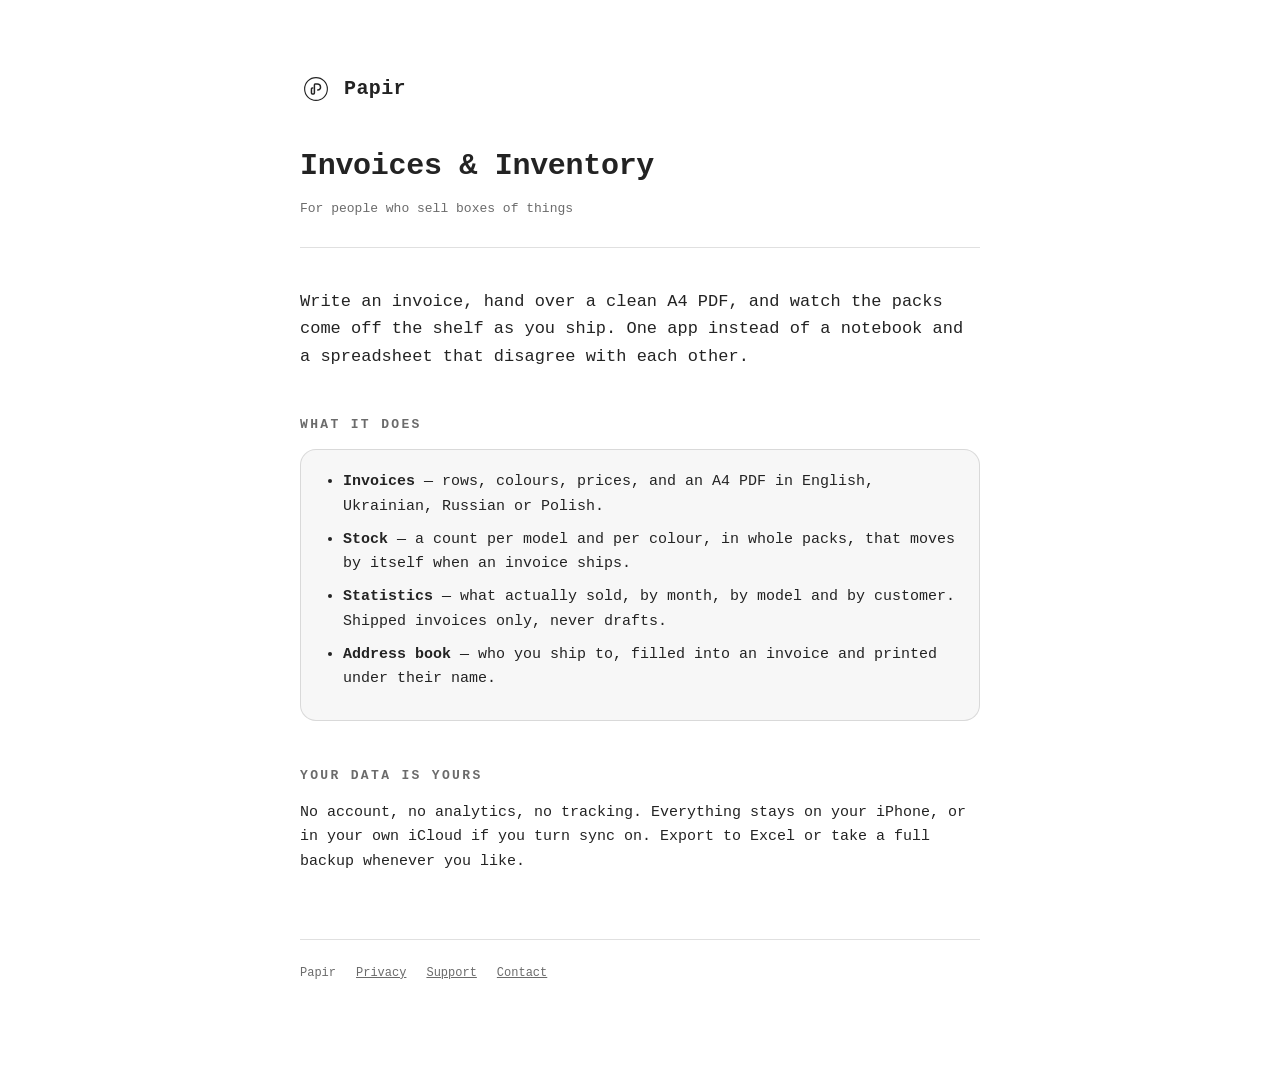
==== docs/index.html @ c6458117 "Give the App Store somewhere that actually resolves Pages serves /docs, and the site was a level bel" ====
<!DOCTYPE html>
<html lang="en">
<head>
<meta charset="utf-8">
<meta name="viewport" content="width=device-width, initial-scale=1">
<title>Papir — Invoices &amp; Inventory</title>
<meta name="description" content="Write an invoice, count what is on the shelf, and know what sold. An iPhone app for small wholesalers.">
<link rel="stylesheet" href="style.css">
</head>
<body>
<div class="wrap">

<header>
  <a class="mark" href="index.html">
    <svg width="32" height="32" viewBox="0 0 738 738" aria-hidden="true">
      <circle cx="369" cy="369" r="262" fill="none" stroke="currentColor" stroke-width="26"/>
      <path d="M408.751 391.264C502.091 391.264 491.609 256 400.765 256C374.793 256 358.082 256 347.46 256C336.414 256 332.382 264.954 332.382 276V462C332.382 473.046 323.428 482 312.382 482H284C272.954 482 264 473.046 264 462V364.636C264 353.59 272.954 344.636 284 344.636H291.952" fill="none" stroke="currentColor" stroke-width="34" stroke-linecap="round"/>
    </svg>
    <span>Papir</span>
  </a>
  <h1>Invoices &amp; Inventory</h1>
  <p class="sub">For people who sell boxes of things</p>
</header>

<p class="lede">Write an invoice, hand over a clean A4 PDF, and watch the packs
come off the shelf as you ship. One app instead of a notebook and a
spreadsheet that disagree with each other.</p>

<h2>What it does</h2>

<div class="card">
<ul>
  <li><strong>Invoices</strong> — rows, colours, prices, and an A4 PDF in
  English, Ukrainian, Russian or Polish.</li>
  <li><strong>Stock</strong> — a count per model and per colour, in whole
  packs, that moves by itself when an invoice ships.</li>
  <li><strong>Statistics</strong> — what actually sold, by month, by model and
  by customer. Shipped invoices only, never drafts.</li>
  <li><strong>Address book</strong> — who you ship to, filled into an invoice
  and printed under their name.</li>
</ul>
</div>

<h2>Your data is yours</h2>

<p>No account, no analytics, no tracking. Everything stays on your iPhone, or
in your own iCloud if you turn sync on. Export to Excel or take a full backup
whenever you like.</p>

<footer>
  <span>Papir</span>
  <a href="privacy.html">Privacy</a>
  <a href="support.html">Support</a>
  <a href="mailto:kaisse99uuu@gmail.com">Contact</a>
</footer>

</div>
</body>
</html>
---- docs/style.css ----
/*
  style.css
  The app's face, on the web. Monospaced because that is what Papir is: a
  document app whose numbers line up in columns. Ink and paper invert with the
  reader's system theme the way every screen in the app does, and the one
  accent is the same blue that means shipped.
*/

:root {
  --ink: #232323;
  --paper: #ffffff;
  --muted: #6b6b6b;
  --rule: rgba(0, 0, 0, 0.12);
  --card: #f7f7f7;
  --blue: #3379e6;
}

@media (prefers-color-scheme: dark) {
  :root {
    --ink: #e0e0e0;
    --paper: #000000;
    --muted: #8a8a8a;
    --rule: rgba(255, 255, 255, 0.14);
    --card: #131313;
    --blue: #4d8df0;
  }
}

* { box-sizing: border-box; }

body {
  margin: 0;
  padding: 0 24px 96px;
  background: var(--paper);
  color: var(--ink);
  font-family: ui-monospace, "SF Mono", Menlo, Consolas, monospace;
  font-size: 15px;
  line-height: 1.65;
  -webkit-font-smoothing: antialiased;
}

.wrap {
  max-width: 680px;
  margin: 0 auto;
}

header {
  padding: 72px 0 28px;
  border-bottom: 1px solid var(--rule);
  margin-bottom: 40px;
}

.mark {
  display: inline-flex;
  align-items: center;
  gap: 12px;
  text-decoration: none;
  color: inherit;
}

.mark svg { display: block; }

.mark span {
  font-size: 20px;
  font-weight: 700;
  letter-spacing: 0.02em;
}

h1 {
  font-size: 30px;
  font-weight: 800;
  letter-spacing: -0.01em;
  margin: 28px 0 6px;
}

.sub {
  color: var(--muted);
  font-size: 13px;
  margin: 0;
}

h2 {
  font-size: 13px;
  font-weight: 700;
  letter-spacing: 0.18em;
  text-transform: uppercase;
  color: var(--muted);
  margin: 44px 0 14px;
}

p { margin: 0 0 16px; }

ul { margin: 0 0 16px; padding-left: 20px; }
li { margin-bottom: 8px; }

strong { font-weight: 700; }

a { color: var(--blue); }

.card {
  background: var(--card);
  border: 1px solid var(--rule);
  border-radius: 16px;
  padding: 20px 22px;
  margin: 0 0 16px;
}

.card p:last-child, .card ul:last-child { margin-bottom: 0; }

.lede {
  font-size: 17px;
  line-height: 1.6;
}

footer {
  margin-top: 64px;
  padding-top: 24px;
  border-top: 1px solid var(--rule);
  color: var(--muted);
  font-size: 12px;
  display: flex;
  flex-wrap: wrap;
  gap: 8px 20px;
}

footer a { color: var(--muted); }

@media (max-width: 520px) {
  header { padding-top: 48px; }
  h1 { font-size: 24px; }
  body { font-size: 14px; }
}
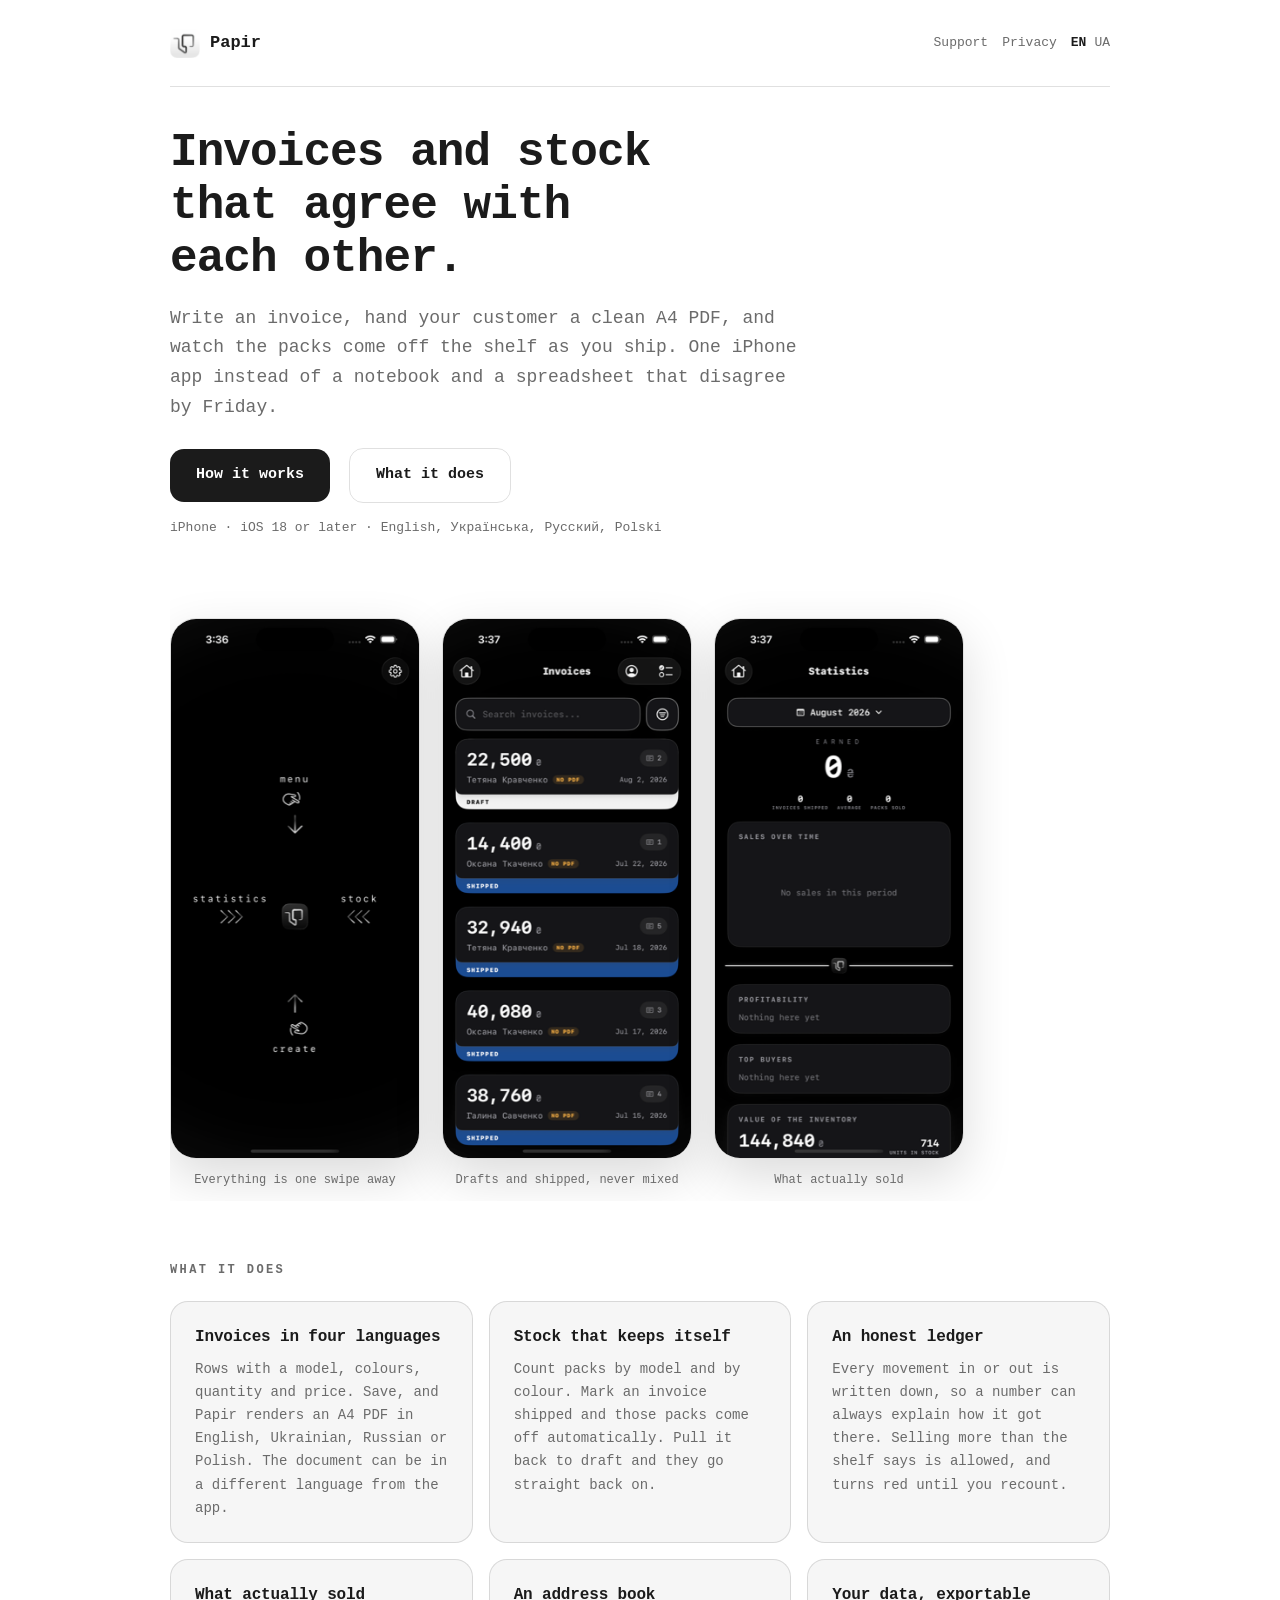
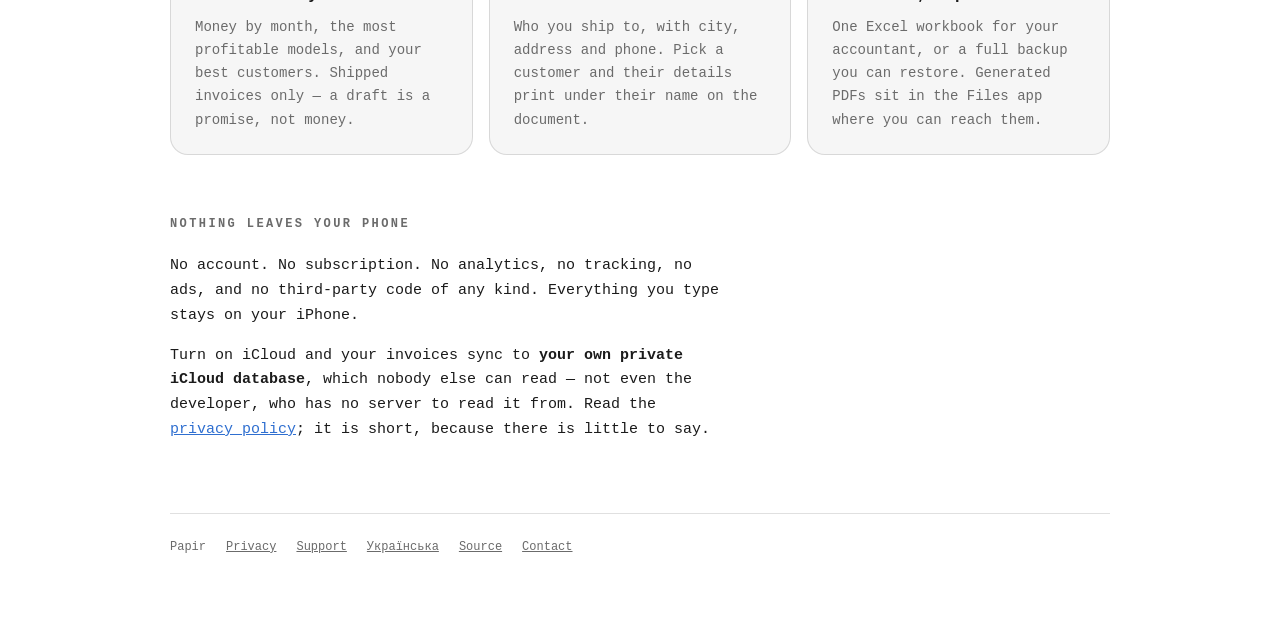
==== commit 333dbc2e: "Give the app a front door, in two languages The site was three plain documents hung off a link in Se" ====
--- a/docs/index.html
+++ b/docs/index.html
@@ -3,54 +3,145 @@
 <head>
 <meta charset="utf-8">
 <meta name="viewport" content="width=device-width, initial-scale=1">
-<title>Papir — Invoices &amp; Inventory</title>
-<meta name="description" content="Write an invoice, count what is on the shelf, and know what sold. An iPhone app for small wholesalers.">
-<link rel="stylesheet" href="style.css">
+
+<title>Papir — Invoices &amp; Stock for small wholesalers</title>
+<meta name="description" content="Write an invoice, hand over a clean A4 PDF, and watch the packs come off the shelf as you ship. An iPhone app for small wholesalers. No account, no subscription, nothing leaves your phone.">
+<link rel="canonical" href="https://kaisse99.github.io/PapirInvoiceGenerator/">
+
+<link rel="alternate" hreflang="en" href="https://kaisse99.github.io/PapirInvoiceGenerator/">
+<link rel="alternate" hreflang="uk" href="https://kaisse99.github.io/PapirInvoiceGenerator/uk.html">
+<link rel="alternate" hreflang="x-default" href="https://kaisse99.github.io/PapirInvoiceGenerator/">
+
+<meta property="og:type" content="website">
+<meta property="og:site_name" content="Papir">
+<meta property="og:title" content="Papir — Invoices &amp; Stock for small wholesalers">
+<meta property="og:description" content="Write an invoice, hand over a clean A4 PDF, and watch the packs come off the shelf as you ship. No account, no subscription, nothing leaves your phone.">
+<meta property="og:url" content="https://kaisse99.github.io/PapirInvoiceGenerator/">
+<meta property="og:image" content="https://kaisse99.github.io/PapirInvoiceGenerator/img/icon.png">
+<meta property="og:locale" content="en">
+<meta property="og:locale:alternate" content="uk">
+<meta name="twitter:card" content="summary_large_image">
+<meta name="twitter:title" content="Papir — Invoices &amp; Stock for small wholesalers">
+<meta name="twitter:description" content="Invoices, stock and statistics in one iPhone app. No account, no tracking.">
+<meta name="twitter:image" content="https://kaisse99.github.io/PapirInvoiceGenerator/img/icon.png">
+
+<link rel="icon" href="img/icon.png">
+<link rel="apple-touch-icon" href="img/icon.png">
+<link rel="stylesheet" href="site.css">
+
+<script type="application/ld+json">
+{
+  "@context": "https://schema.org",
+  "@type": "SoftwareApplication",
+  "name": "Papir",
+  "alternateName": "Papir - Invoicing Manager",
+  "applicationCategory": "BusinessApplication",
+  "operatingSystem": "iOS 18.0 or later",
+  "description": "Invoicing and stock tracking for small wholesalers. Write an invoice, generate an A4 PDF in four languages, and let stock update itself as orders ship.",
+  "image": "https://kaisse99.github.io/PapirInvoiceGenerator/img/icon.png",
+  "url": "https://kaisse99.github.io/PapirInvoiceGenerator/",
+  "inLanguage": ["en", "uk", "ru", "pl"],
+  "offers": { "@type": "Offer", "price": "0", "priceCurrency": "USD" },
+  "author": { "@type": "Person", "name": "Mykyta Varnikov" }
+}
+</script>
 </head>
 <body>
 <div class="wrap">
 
-<header>
-  <a class="mark" href="index.html">
-    <svg width="32" height="32" viewBox="0 0 738 738" aria-hidden="true">
-      <circle cx="369" cy="369" r="262" fill="none" stroke="currentColor" stroke-width="26"/>
-      <path d="M408.751 391.264C502.091 391.264 491.609 256 400.765 256C374.793 256 358.082 256 347.46 256C336.414 256 332.382 264.954 332.382 276V462C332.382 473.046 323.428 482 312.382 482H284C272.954 482 264 473.046 264 462V364.636C264 353.59 272.954 344.636 284 344.636H291.952" fill="none" stroke="currentColor" stroke-width="34" stroke-linecap="round"/>
-    </svg>
+<nav>
+  <a class="brand" href="index.html">
+    <img src="img/icon.png" alt="Papir app icon" width="30" height="30">
     <span>Papir</span>
   </a>
-  <h1>Invoices &amp; Inventory</h1>
-  <p class="sub">For people who sell boxes of things</p>
+  <span class="spacer"></span>
+  <a class="link" href="support.html">Support</a>
+  <a class="link" href="privacy.html">Privacy</a>
+  <span class="langs">
+    <a href="index.html" aria-current="true">EN</a>
+    <a href="uk.html">UA</a>
+  </span>
+</nav>
+
+<header class="hero">
+  <h1>Invoices and stock that agree with each other.</h1>
+  <p class="lede">Write an invoice, hand your customer a clean A4 PDF, and watch the
+  packs come off the shelf as you ship. One iPhone app instead of a notebook and a
+  spreadsheet that disagree by Friday.</p>
+  <a class="cta" href="support.html">How it works</a>
+  <a class="cta secondary" href="#what">What it does</a>
+  <p class="note">iPhone · iOS 18 or later · English, Українська, Русский, Polski</p>
 </header>
 
-<p class="lede">Write an invoice, hand over a clean A4 PDF, and watch the packs
-come off the shelf as you ship. One app instead of a notebook and a
-spreadsheet that disagree with each other.</p>
-
-<h2>What it does</h2>
-
-<div class="card">
-<ul>
-  <li><strong>Invoices</strong> — rows, colours, prices, and an A4 PDF in
-  English, Ukrainian, Russian or Polish.</li>
-  <li><strong>Stock</strong> — a count per model and per colour, in whole
-  packs, that moves by itself when an invoice ships.</li>
-  <li><strong>Statistics</strong> — what actually sold, by month, by model and
-  by customer. Shipped invoices only, never drafts.</li>
-  <li><strong>Address book</strong> — who you ship to, filled into an invoice
-  and printed under their name.</li>
-</ul>
+<div class="screens">
+  <figure>
+    <img src="img/1-home.png" alt="Papir home screen: swipe up to write an invoice, down for invoices, left for stock, right for statistics" width="620" height="1348" loading="lazy">
+    <figcaption>Everything is one swipe away</figcaption>
+  </figure>
+  <figure>
+    <img src="img/2-invoices.png" alt="A list of invoices in Papir, each showing its total and whether it is a draft or shipped" width="620" height="1348" loading="lazy">
+    <figcaption>Drafts and shipped, never mixed</figcaption>
+  </figure>
+  <figure>
+    <img src="img/3-statistics.png" alt="Papir statistics: money earned this month, a sales chart, and the most profitable models" width="620" height="1348" loading="lazy">
+    <figcaption>What actually sold</figcaption>
+  </figure>
 </div>
 
-<h2>Your data is yours</h2>
+<h2 id="what">What it does</h2>
 
-<p>No account, no analytics, no tracking. Everything stays on your iPhone, or
-in your own iCloud if you turn sync on. Export to Excel or take a full backup
-whenever you like.</p>
+<div class="grid">
+  <div class="card">
+    <h3>Invoices in four languages</h3>
+    <p>Rows with a model, colours, quantity and price. Save, and Papir renders an
+    A4 PDF in English, Ukrainian, Russian or Polish. The document can be in a
+    different language from the app.</p>
+  </div>
+  <div class="card">
+    <h3>Stock that keeps itself</h3>
+    <p>Count packs by model and by colour. Mark an invoice shipped and those packs
+    come off automatically. Pull it back to draft and they go straight back on.</p>
+  </div>
+  <div class="card">
+    <h3>An honest ledger</h3>
+    <p>Every movement in or out is written down, so a number can always explain how
+    it got there. Selling more than the shelf says is allowed, and turns red until
+    you recount.</p>
+  </div>
+  <div class="card">
+    <h3>What actually sold</h3>
+    <p>Money by month, the most profitable models, and your best customers. Shipped
+    invoices only — a draft is a promise, not money.</p>
+  </div>
+  <div class="card">
+    <h3>An address book</h3>
+    <p>Who you ship to, with city, address and phone. Pick a customer and their
+    details print under their name on the document.</p>
+  </div>
+  <div class="card">
+    <h3>Your data, exportable</h3>
+    <p>One Excel workbook for your accountant, or a full backup you can restore.
+    Generated PDFs sit in the Files app where you can reach them.</p>
+  </div>
+</div>
+
+<h2>Nothing leaves your phone</h2>
+
+<p class="body">No account. No subscription. No analytics, no tracking, no ads, and
+no third-party code of any kind. Everything you type stays on your iPhone.</p>
+
+<p class="body">Turn on iCloud and your invoices sync to <strong>your own private
+iCloud database</strong>, which nobody else can read — not even the developer, who
+has no server to read it from. Read the
+<a href="privacy.html">privacy policy</a>; it is short, because there is little
+to say.</p>
 
 <footer>
   <span>Papir</span>
   <a href="privacy.html">Privacy</a>
   <a href="support.html">Support</a>
+  <a href="uk.html">Українська</a>
+  <a href="https://github.com/Kaisse99/PapirInvoiceGenerator">Source</a>
   <a href="mailto:kaisse99uuu@gmail.com">Contact</a>
 </footer>
 
--- a/docs/site.css
+++ b/docs/site.css
@@ -0,0 +1,219 @@
+/*
+  site.css
+  The marketing pages. Same face as the app — monospaced ink on paper, one
+  blue accent, inverting with the reader's theme — but laid out as a landing
+  page rather than a document: a hero, a row of screens, a grid of what it
+  does. The policy pages keep using style.css; this is only for the front.
+*/
+
+:root {
+  --ink: #1b1b1b;
+  --paper: #ffffff;
+  --muted: #6b6b6b;
+  --rule: rgba(0, 0, 0, 0.12);
+  --card: #f6f6f6;
+  --blue: #2f6fd0;
+  --shadow: 0 18px 50px rgba(0, 0, 0, 0.14);
+}
+
+@media (prefers-color-scheme: dark) {
+  :root {
+    --ink: #e8e8e8;
+    --paper: #0a0a0a;
+    --muted: #8d8d8d;
+    --rule: rgba(255, 255, 255, 0.14);
+    --card: #141414;
+    --blue: #5b95ee;
+    --shadow: 0 18px 50px rgba(0, 0, 0, 0.6);
+  }
+}
+
+* { box-sizing: border-box; }
+
+html { scroll-behavior: smooth; }
+
+body {
+  margin: 0;
+  padding: 0 24px 80px;
+  background: var(--paper);
+  color: var(--ink);
+  font-family: ui-monospace, "SF Mono", Menlo, Consolas, monospace;
+  font-size: 15px;
+  line-height: 1.65;
+  -webkit-font-smoothing: antialiased;
+}
+
+.wrap { max-width: 940px; margin: 0 auto; }
+
+/* ---- top bar ---- */
+
+nav {
+  display: flex;
+  align-items: center;
+  gap: 14px;
+  padding: 28px 0;
+  flex-wrap: wrap;
+}
+
+.brand {
+  display: inline-flex;
+  align-items: center;
+  gap: 10px;
+  text-decoration: none;
+  color: inherit;
+  font-weight: 700;
+  font-size: 17px;
+}
+
+.brand img {
+  width: 30px;
+  height: 30px;
+  border-radius: 7px;
+  display: block;
+}
+
+nav .spacer { flex: 1; }
+
+nav a.link {
+  color: var(--muted);
+  text-decoration: none;
+  font-size: 13px;
+}
+
+nav a.link:hover { color: var(--ink); }
+
+nav .langs { display: flex; gap: 8px; font-size: 13px; }
+nav .langs a { color: var(--muted); text-decoration: none; }
+nav .langs a[aria-current="true"] { color: var(--ink); font-weight: 700; }
+
+/* ---- hero ---- */
+
+header.hero {
+  padding: 40px 0 20px;
+  border-top: 1px solid var(--rule);
+}
+
+h1 {
+  font-size: clamp(30px, 6vw, 46px);
+  line-height: 1.15;
+  letter-spacing: -0.02em;
+  margin: 0 0 18px;
+  max-width: 18ch;
+}
+
+.lede {
+  font-size: clamp(15px, 2.2vw, 18px);
+  color: var(--muted);
+  max-width: 58ch;
+  margin: 0 0 26px;
+}
+
+.cta {
+  display: inline-block;
+  background: var(--ink);
+  color: var(--paper);
+  text-decoration: none;
+  font-weight: 700;
+  padding: 14px 26px;
+  border-radius: 14px;
+  font-size: 15px;
+}
+
+.cta.secondary {
+  background: transparent;
+  color: var(--ink);
+  border: 1px solid var(--rule);
+  margin-left: 10px;
+}
+
+.note { color: var(--muted); font-size: 13px; margin-top: 14px; }
+
+/* ---- screens ---- */
+
+.screens {
+  display: flex;
+  gap: 22px;
+  overflow-x: auto;
+  padding: 46px 0 10px;
+  scroll-snap-type: x mandatory;
+}
+
+.screens figure {
+  margin: 0;
+  flex: 0 0 auto;
+  width: 250px;
+  scroll-snap-align: start;
+}
+
+.screens img {
+  width: 100%;
+  height: auto;
+  display: block;
+  border-radius: 26px;
+  border: 1px solid var(--rule);
+  box-shadow: var(--shadow);
+}
+
+.screens figcaption {
+  margin-top: 12px;
+  font-size: 12px;
+  color: var(--muted);
+  text-align: center;
+}
+
+/* ---- sections ---- */
+
+h2 {
+  font-size: 12px;
+  font-weight: 700;
+  letter-spacing: 0.2em;
+  text-transform: uppercase;
+  color: var(--muted);
+  margin: 60px 0 20px;
+}
+
+.grid {
+  display: grid;
+  grid-template-columns: repeat(auto-fit, minmax(250px, 1fr));
+  gap: 16px;
+}
+
+.card {
+  background: var(--card);
+  border: 1px solid var(--rule);
+  border-radius: 18px;
+  padding: 22px 24px;
+}
+
+.card h3 {
+  margin: 0 0 8px;
+  font-size: 16px;
+  letter-spacing: -0.01em;
+}
+
+.card p { margin: 0; color: var(--muted); font-size: 14px; }
+
+p.body { max-width: 62ch; }
+p.body a { color: var(--blue); }
+
+/* ---- footer ---- */
+
+footer {
+  margin-top: 70px;
+  padding-top: 24px;
+  border-top: 1px solid var(--rule);
+  color: var(--muted);
+  font-size: 12px;
+  display: flex;
+  flex-wrap: wrap;
+  gap: 8px 20px;
+  align-items: center;
+}
+
+footer a { color: var(--muted); }
+
+@media (max-width: 560px) {
+  body { padding: 0 18px 60px; font-size: 14px; }
+  .screens figure { width: 210px; }
+  .cta.secondary { margin-left: 0; margin-top: 10px; }
+}
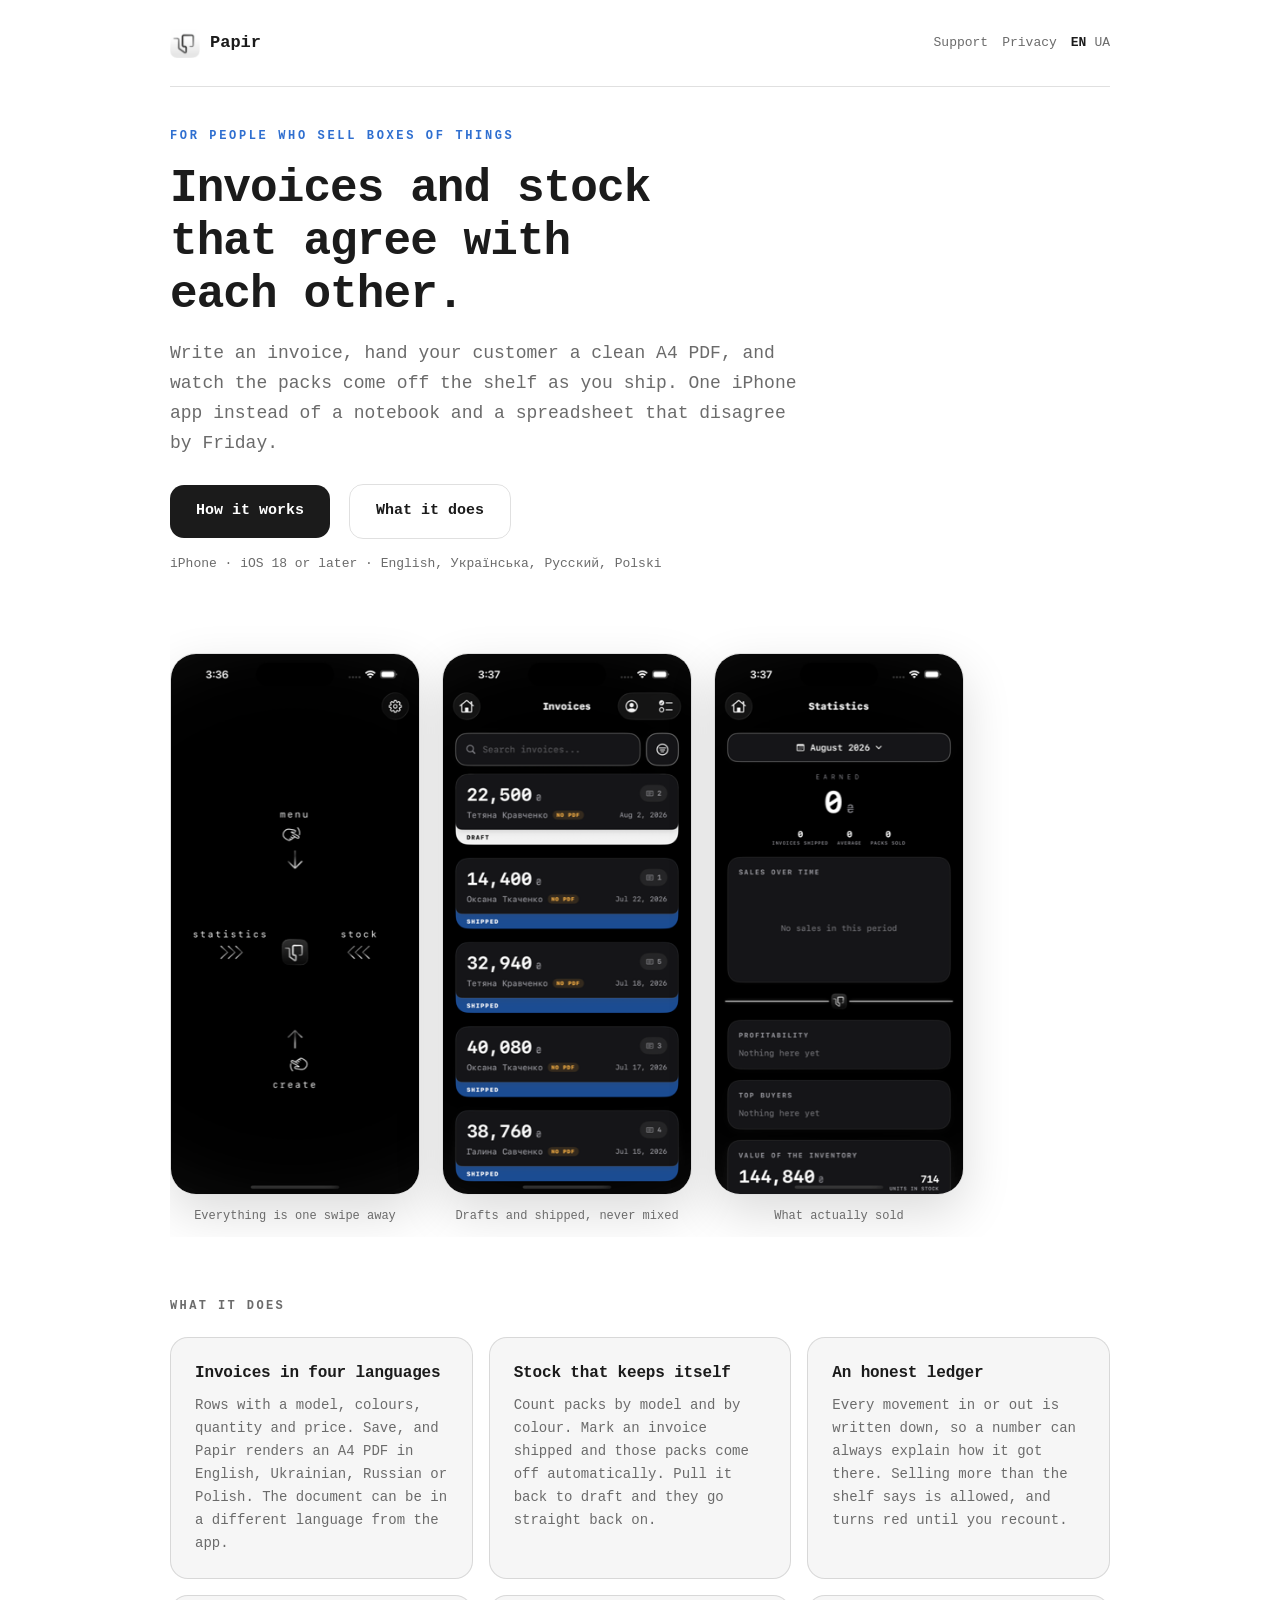
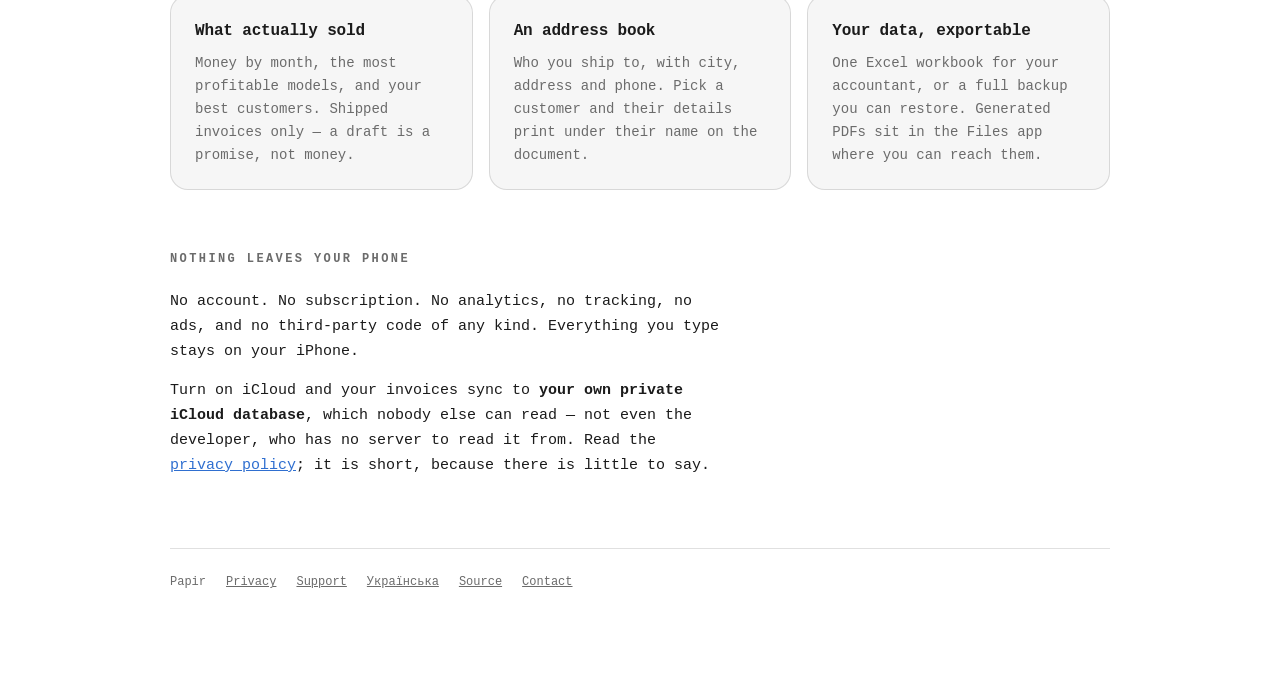
==== commit e3f46387: "Put the line that says what this is back at the top "For people who sell boxes of things" was the on" ====
--- a/docs/index.html
+++ b/docs/index.html
@@ -64,6 +64,7 @@
 </nav>
 
 <header class="hero">
+  <p class="kicker">For people who sell boxes of things</p>
   <h1>Invoices and stock that agree with each other.</h1>
   <p class="lede">Write an invoice, hand your customer a clean A4 PDF, and watch the
   packs come off the shelf as you ship. One iPhone app instead of a notebook and a
--- a/docs/site.css
+++ b/docs/site.css
@@ -93,6 +93,15 @@
   border-top: 1px solid var(--rule);
 }
 
+.kicker {
+  font-size: 12px;
+  font-weight: 700;
+  letter-spacing: 0.22em;
+  text-transform: uppercase;
+  color: var(--blue);
+  margin: 0 0 16px;
+}
+
 h1 {
   font-size: clamp(30px, 6vw, 46px);
   line-height: 1.15;
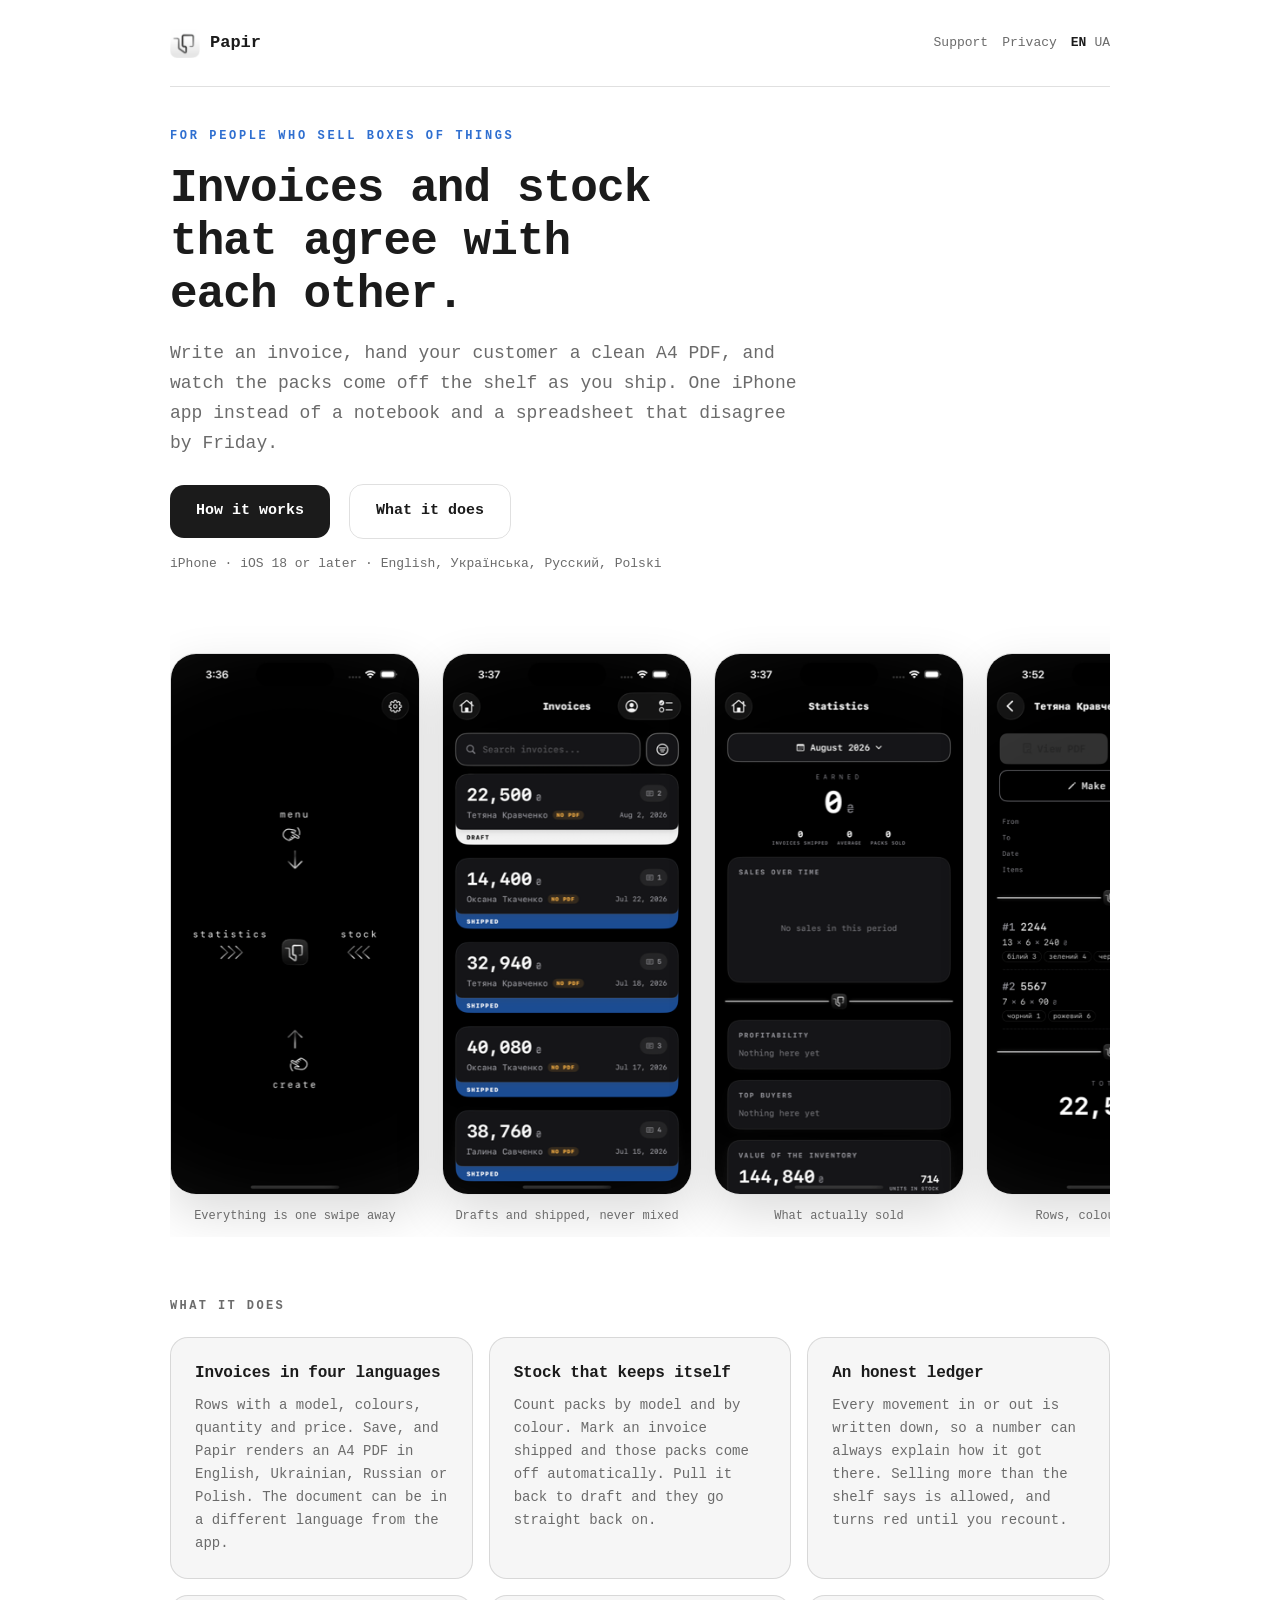
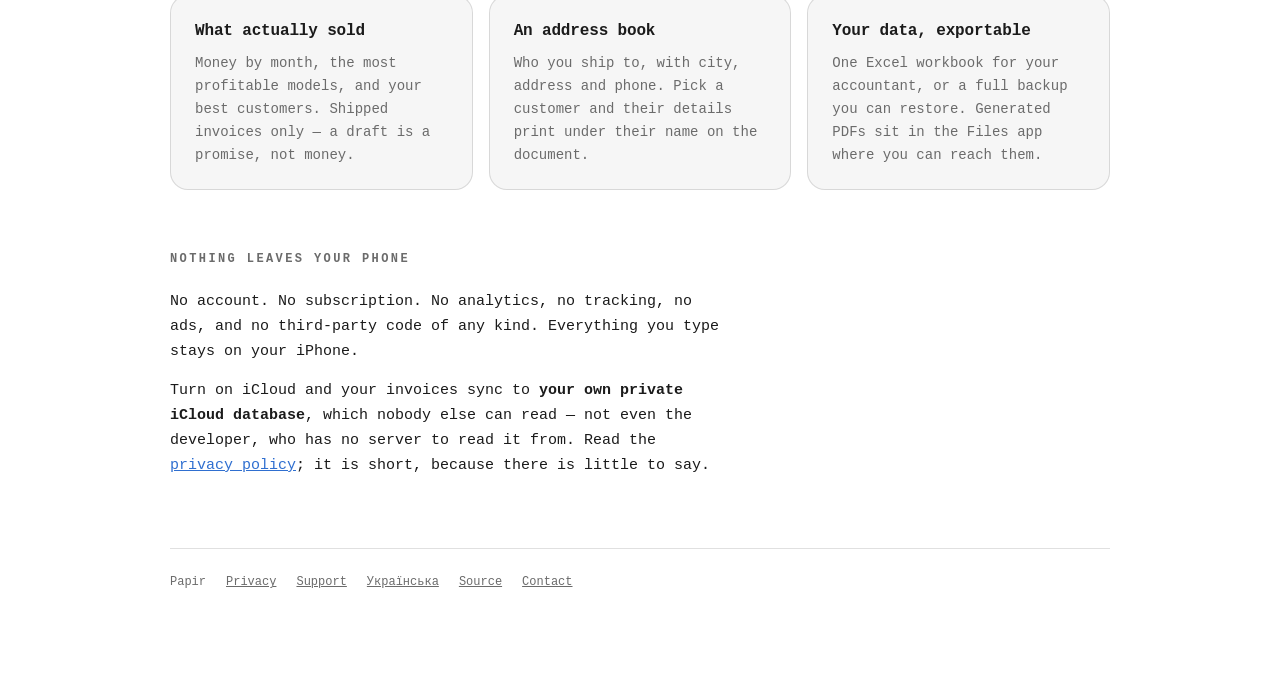
==== commit d04f452a: "Five screens on the front, and one name for the app The site showed three screens and stopped before" ====
--- a/docs/index.html
+++ b/docs/index.html
@@ -34,7 +34,7 @@
   "@context": "https://schema.org",
   "@type": "SoftwareApplication",
   "name": "Papir",
-  "alternateName": "Papir - Invoicing Manager",
+  "alternateName": "Papir: Invoice & Inventory",
   "applicationCategory": "BusinessApplication",
   "operatingSystem": "iOS 18.0 or later",
   "description": "Invoicing and stock tracking for small wholesalers. Write an invoice, generate an A4 PDF in four languages, and let stock update itself as orders ship.",
@@ -86,6 +86,14 @@
   <figure>
     <img src="img/3-statistics.png" alt="Papir statistics: money earned this month, a sales chart, and the most profitable models" width="620" height="1348" loading="lazy">
     <figcaption>What actually sold</figcaption>
+  </figure>
+  <figure>
+    <img src="img/4-invoice.png" alt="An invoice open in Papir, showing its rows with colours, quantities and the total" width="620" height="1348" loading="lazy">
+    <figcaption>Rows, colours, totals</figcaption>
+  </figure>
+  <figure>
+    <img src="img/5-pdf.png" alt="The A4 PDF Papir renders from an invoice, with the customer's city and branch under their name" width="620" height="1348" loading="lazy">
+    <figcaption>The document your customer gets</figcaption>
   </figure>
 </div>
 
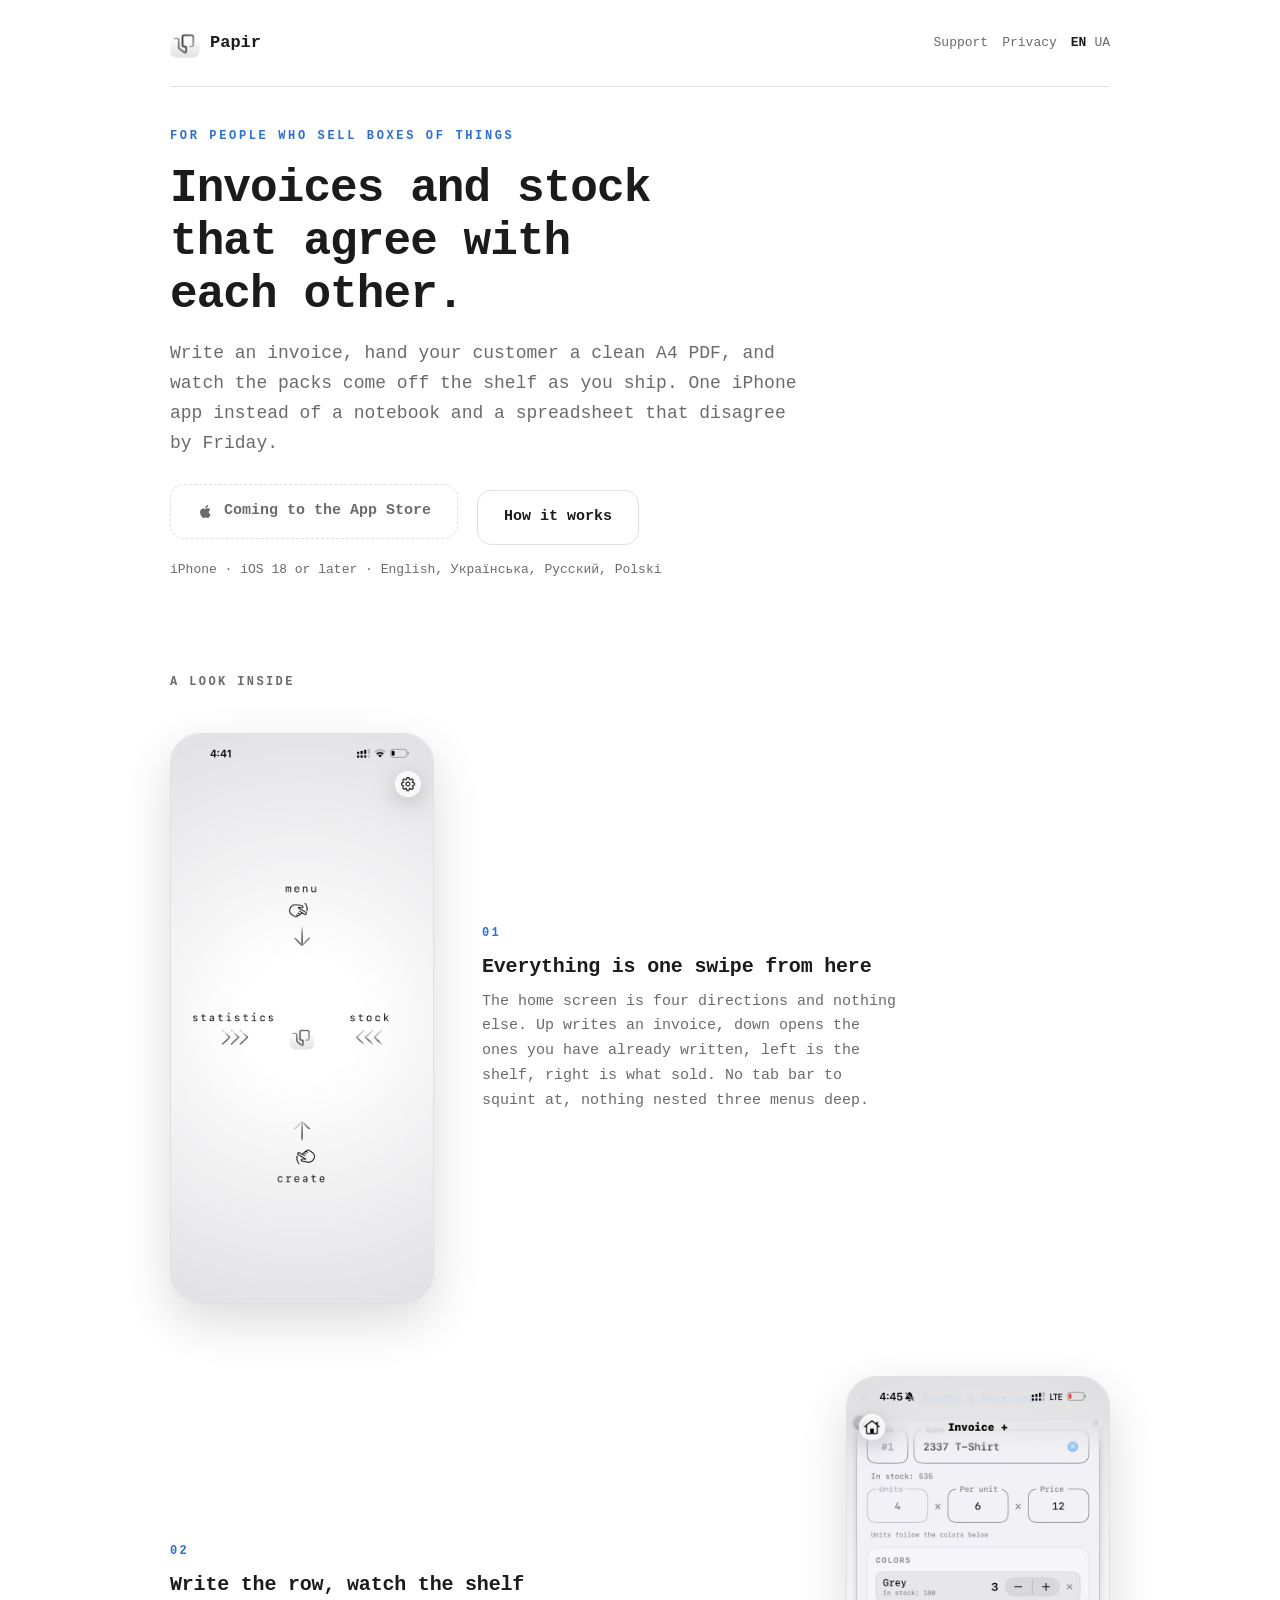
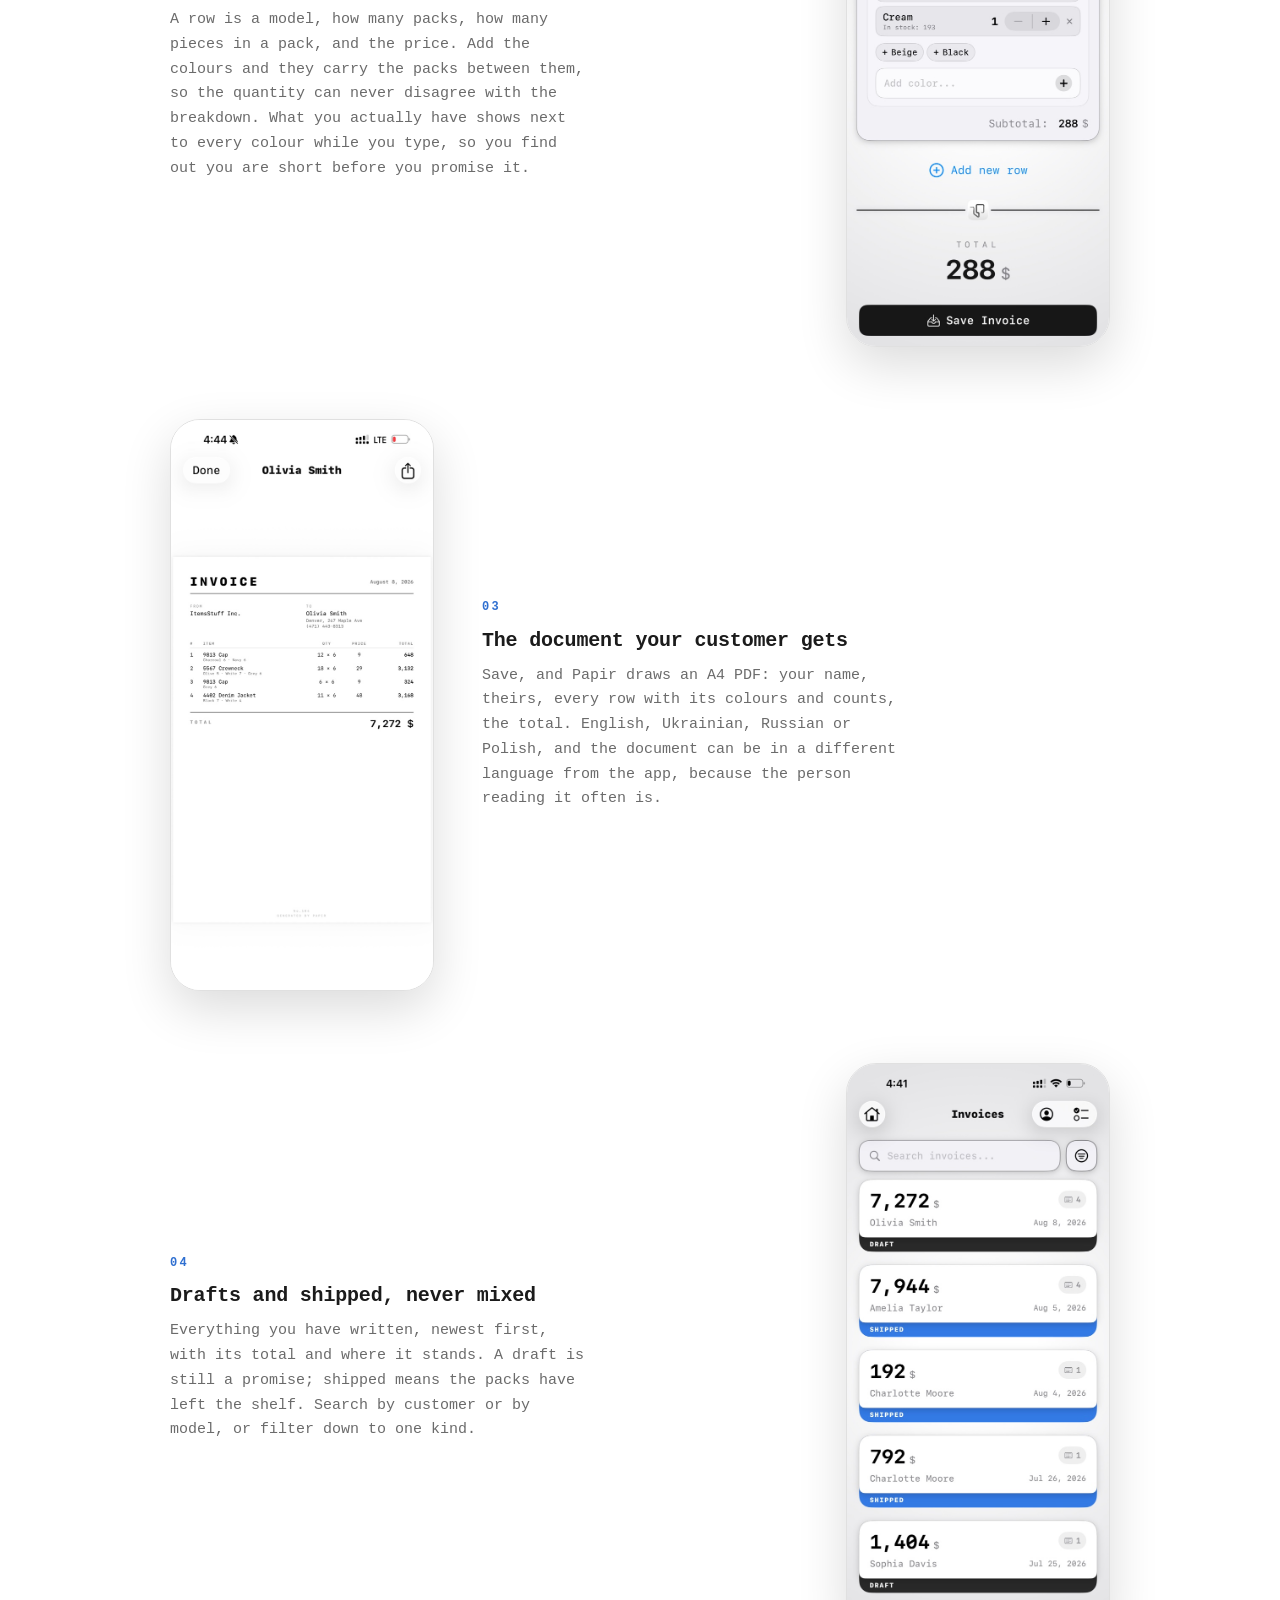
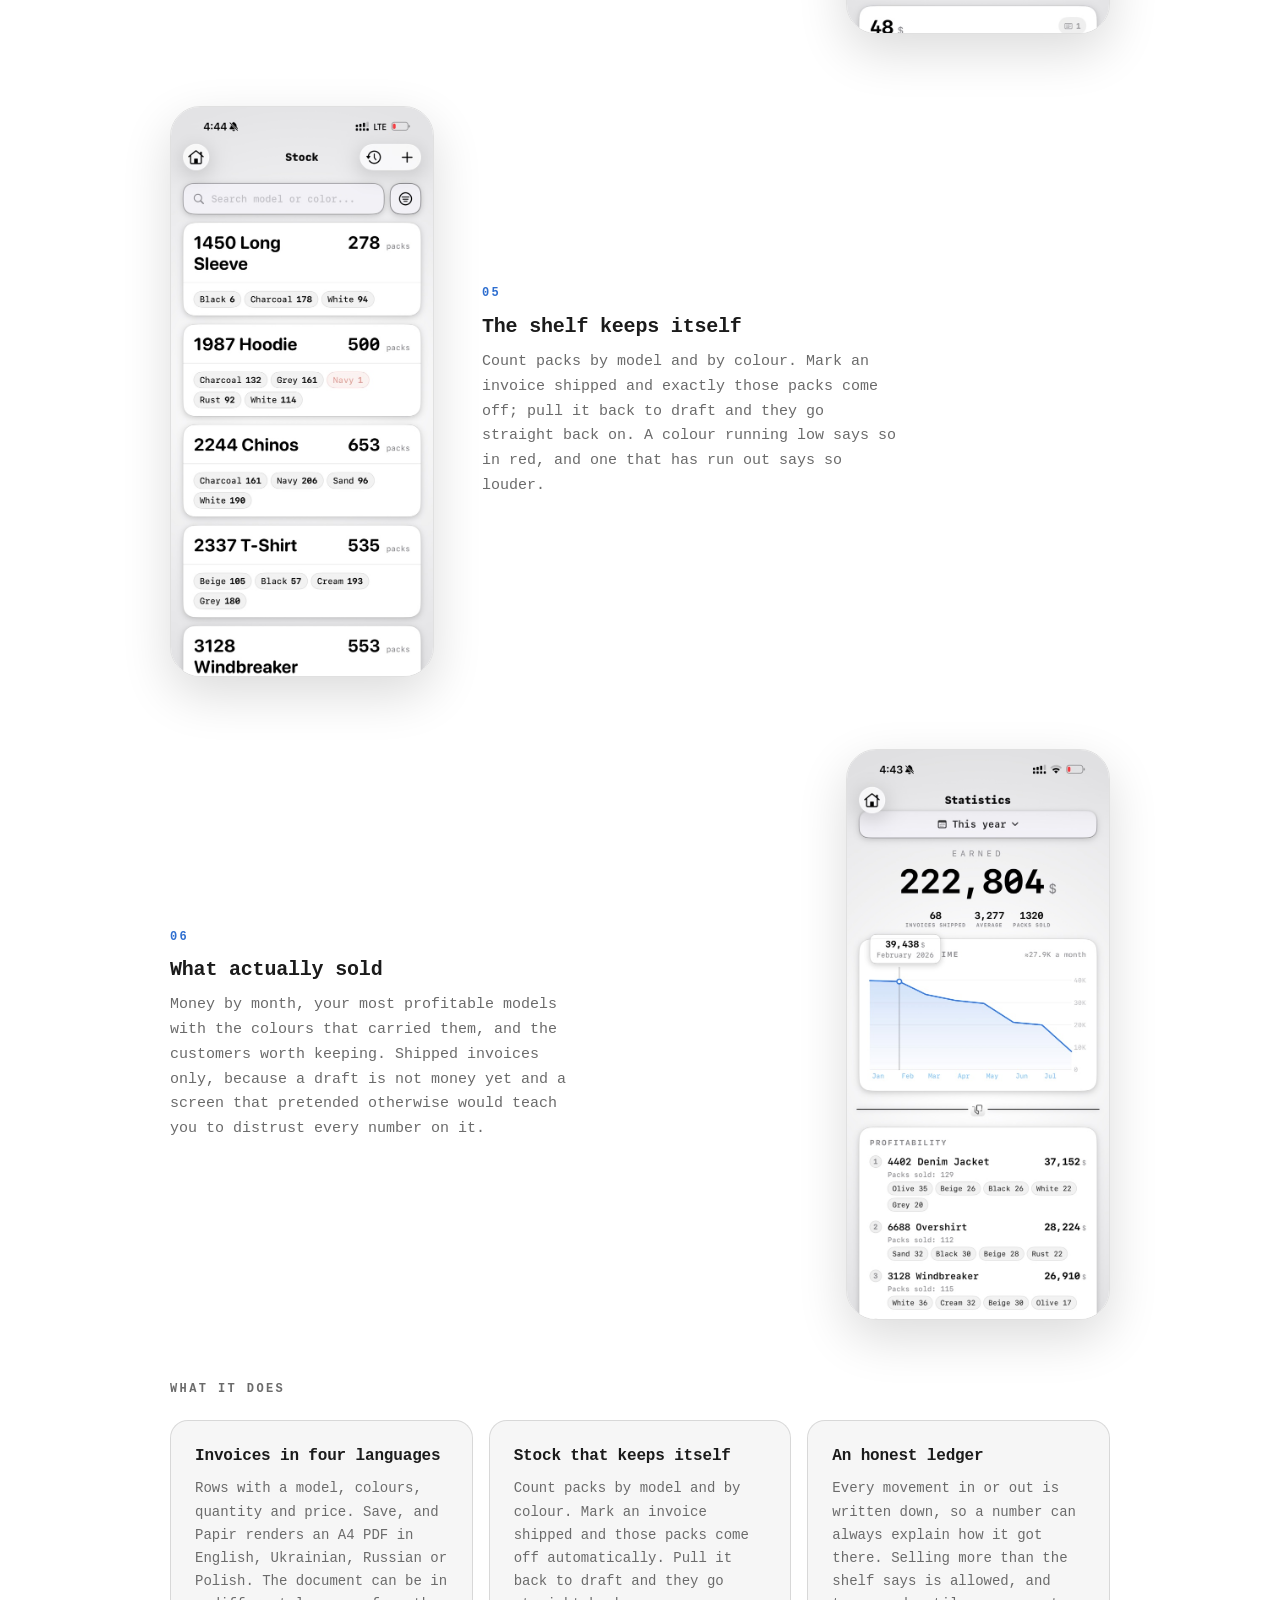
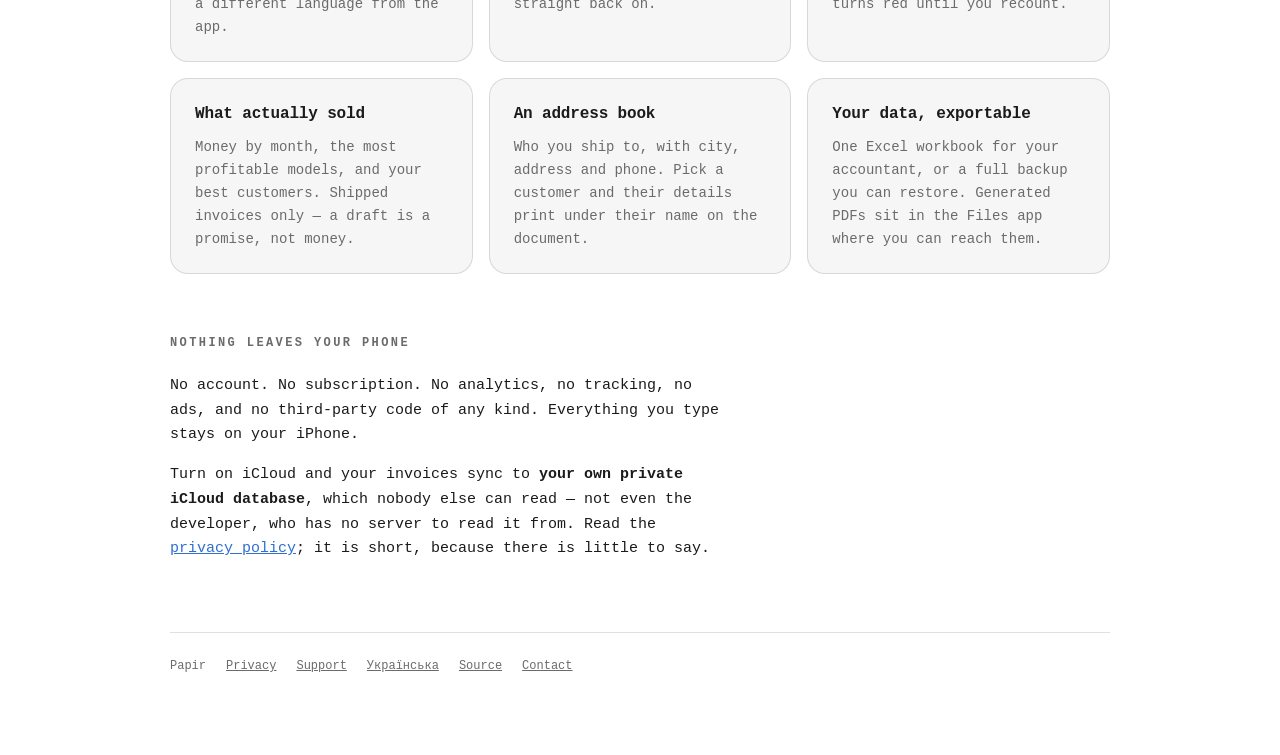
==== commit 594d3dc6: "Give the site a tour of real screens instead of a strip of thumbnails The five screenshots on the fr" ====
--- a/docs/index.html
+++ b/docs/index.html
@@ -69,32 +69,108 @@
   <p class="lede">Write an invoice, hand your customer a clean A4 PDF, and watch the
   packs come off the shelf as you ship. One iPhone app instead of a notebook and a
   spreadsheet that disagree by Friday.</p>
-  <a class="cta" href="support.html">How it works</a>
-  <a class="cta secondary" href="#what">What it does</a>
+  <!-- When Papir is live on the App Store, replace the span below with:
+       <a class="cta store" href="https://apps.apple.com/app/id6771679178">
+         <svg viewBox="0 0 24 24" aria-hidden="true"><path d="M16.7 12.8c0-2.3 1.9-3.4 2-3.5-1.1-1.6-2.8-1.8-3.4-1.8-1.4-.1-2.8.9-3.5.9-.7 0-1.8-.9-3-.8-1.5 0-2.9.9-3.7 2.2-1.6 2.7-.4 6.8 1.1 9 .8 1.1 1.7 2.3 2.9 2.3 1.2 0 1.6-.7 3-.7s1.8.7 3 .7c1.2 0 2-1.1 2.8-2.2.9-1.3 1.2-2.5 1.3-2.6-.1 0-2.5-1-2.5-3.5zM14.5 5.9c.6-.8 1-1.9.9-3-.9 0-2.1.6-2.7 1.4-.6.7-1.1 1.8-1 2.9 1 .1 2.1-.5 2.8-1.3z"/></svg>
+         Download on the App Store
+       </a>
+       and add "downloadUrl" with the same address to the JSON-LD block above. -->
+  <span class="cta store pending" aria-disabled="true">
+    <svg viewBox="0 0 24 24" aria-hidden="true"><path d="M16.7 12.8c0-2.3 1.9-3.4 2-3.5-1.1-1.6-2.8-1.8-3.4-1.8-1.4-.1-2.8.9-3.5.9-.7 0-1.8-.9-3-.8-1.5 0-2.9.9-3.7 2.2-1.6 2.7-.4 6.8 1.1 9 .8 1.1 1.7 2.3 2.9 2.3 1.2 0 1.6-.7 3-.7s1.8.7 3 .7c1.2 0 2-1.1 2.8-2.2.9-1.3 1.2-2.5 1.3-2.6-.1 0-2.5-1-2.5-3.5zM14.5 5.9c.6-.8 1-1.9.9-3-.9 0-2.1.6-2.7 1.4-.6.7-1.1 1.8-1 2.9 1 .1 2.1-.5 2.8-1.3z"/></svg>
+    Coming to the App Store
+  </span>
+  <a class="cta secondary" href="support.html">How it works</a>
   <p class="note">iPhone · iOS 18 or later · English, Українська, Русский, Polski</p>
 </header>
 
-<div class="screens">
-  <figure>
-    <img src="img/1-home.png" alt="Papir home screen: swipe up to write an invoice, down for invoices, left for stock, right for statistics" width="620" height="1348" loading="lazy">
-    <figcaption>Everything is one swipe away</figcaption>
-  </figure>
-  <figure>
-    <img src="img/2-invoices.png" alt="A list of invoices in Papir, each showing its total and whether it is a draft or shipped" width="620" height="1348" loading="lazy">
-    <figcaption>Drafts and shipped, never mixed</figcaption>
-  </figure>
-  <figure>
-    <img src="img/3-statistics.png" alt="Papir statistics: money earned this month, a sales chart, and the most profitable models" width="620" height="1348" loading="lazy">
-    <figcaption>What actually sold</figcaption>
-  </figure>
-  <figure>
-    <img src="img/4-invoice.png" alt="An invoice open in Papir, showing its rows with colours, quantities and the total" width="620" height="1348" loading="lazy">
-    <figcaption>Rows, colours, totals</figcaption>
-  </figure>
-  <figure>
-    <img src="img/5-pdf.png" alt="The A4 PDF Papir renders from an invoice, with the customer's city and branch under their name" width="620" height="1348" loading="lazy">
-    <figcaption>The document your customer gets</figcaption>
-  </figure>
+<h2 id="tour">A look inside</h2>
+
+<div class="tour">
+
+  <section class="step">
+    <figure class="shot">
+      <img src="img/1-home.jpg" alt="Papir home screen: swipe up to write an invoice, down for invoices, left for stock, right for statistics" width="620" height="1347" loading="lazy">
+    </figure>
+    <div class="says">
+      <span class="step-index">01</span>
+      <h3>Everything is one swipe from here</h3>
+      <p>The home screen is four directions and nothing else. Up writes an
+      invoice, down opens the ones you have already written, left is the shelf,
+      right is what sold. No tab bar to squint at, nothing nested three menus
+      deep.</p>
+    </div>
+  </section>
+
+  <section class="step">
+    <figure class="shot">
+      <img src="img/2-write.jpg" alt="Writing an invoice row in Papir: model, units, pieces per pack and price, with each colour carrying its own pack count and its stock shown beside it" width="620" height="1347" loading="lazy">
+    </figure>
+    <div class="says">
+      <span class="step-index">02</span>
+      <h3>Write the row, watch the shelf</h3>
+      <p>A row is a model, how many packs, how many pieces in a pack, and the
+      price. Add the colours and they carry the packs between them, so the
+      quantity can never disagree with the breakdown. What you actually have
+      shows next to every colour while you type, so you find out you are short
+      before you promise it.</p>
+    </div>
+  </section>
+
+  <section class="step">
+    <figure class="shot">
+      <img src="img/3-pdf.jpg" alt="The A4 PDF Papir renders from an invoice: both parties, numbered rows with their colours and quantities, and the total" width="620" height="1347" loading="lazy">
+    </figure>
+    <div class="says">
+      <span class="step-index">03</span>
+      <h3>The document your customer gets</h3>
+      <p>Save, and Papir draws an A4 PDF: your name, theirs, every row with its
+      colours and counts, the total. English, Ukrainian, Russian or Polish, and
+      the document can be in a different language from the app, because the
+      person reading it often is.</p>
+    </div>
+  </section>
+
+  <section class="step">
+    <figure class="shot">
+      <img src="img/4-invoices.jpg" alt="The invoice list in Papir, each card showing its total, the customer, the date and whether it is a draft or shipped" width="620" height="1347" loading="lazy">
+    </figure>
+    <div class="says">
+      <span class="step-index">04</span>
+      <h3>Drafts and shipped, never mixed</h3>
+      <p>Everything you have written, newest first, with its total and where it
+      stands. A draft is still a promise; shipped means the packs have left the
+      shelf. Search by customer or by model, or filter down to one kind.</p>
+    </div>
+  </section>
+
+  <section class="step">
+    <figure class="shot">
+      <img src="img/5-stock.jpg" alt="The stock screen in Papir: a card per model with its total packs and a chip per colour, one of them low and marked in red" width="620" height="1347" loading="lazy">
+    </figure>
+    <div class="says">
+      <span class="step-index">05</span>
+      <h3>The shelf keeps itself</h3>
+      <p>Count packs by model and by colour. Mark an invoice shipped and exactly
+      those packs come off; pull it back to draft and they go straight back on.
+      A colour running low says so in red, and one that has run out says so
+      louder.</p>
+    </div>
+  </section>
+
+  <section class="step">
+    <figure class="shot">
+      <img src="img/6-statistics.jpg" alt="Papir statistics: money earned this year, a sales chart by month, and the most profitable models with the colours that sold" width="620" height="1347" loading="lazy">
+    </figure>
+    <div class="says">
+      <span class="step-index">06</span>
+      <h3>What actually sold</h3>
+      <p>Money by month, your most profitable models with the colours that
+      carried them, and the customers worth keeping. Shipped invoices only,
+      because a draft is not money yet and a screen that pretended otherwise
+      would teach you to distrust every number on it.</p>
+    </div>
+  </section>
+
 </div>
 
 <h2 id="what">What it does</h2>
--- a/docs/site.css
+++ b/docs/site.css
@@ -2,8 +2,9 @@
   site.css
   The marketing pages. Same face as the app — monospaced ink on paper, one
   blue accent, inverting with the reader's theme — but laid out as a landing
-  page rather than a document: a hero, a row of screens, a grid of what it
-  does. The policy pages keep using style.css; this is only for the front.
+  page rather than a document: a hero, a tour of screens each with its say
+  beside it, a grid of what it does. The policy pages keep using style.css;
+  this is only for the front.
 */
 
 :root {
@@ -135,39 +136,94 @@
   margin-left: 10px;
 }
 
+/* The App Store button, and the same button before there is anything to link
+   to. The pending state is deliberately not a dead link: a greyed pill that
+   cannot be clicked is honest, where an anchor to a store page that does not
+   exist yet is a 404 with the app's name on it. Swapping one for the other is
+   a single element, and the href is already written down in the comment
+   beside it. */
+
+.cta.store {
+  display: inline-flex;
+  align-items: center;
+  gap: 10px;
+}
+
+.cta.store svg {
+  width: 17px;
+  height: 17px;
+  fill: currentColor;
+  flex: none;
+}
+
+.cta.store.pending {
+  background: transparent;
+  color: var(--muted);
+  border: 1px dashed var(--rule);
+  cursor: default;
+}
+
 .note { color: var(--muted); font-size: 13px; margin-top: 14px; }
 
-/* ---- screens ---- */
-
-.screens {
-  display: flex;
-  gap: 22px;
-  overflow-x: auto;
-  padding: 46px 0 10px;
-  scroll-snap-type: x mandatory;
-}
-
-.screens figure {
+/* ---- the tour ----
+   One screen per step, the phone on one side and what it does on the other,
+   sides swapping as you go down so the eye has somewhere to travel. Below
+   720px it stacks and the screen always leads, because a caption above its
+   own picture reads as a heading for the section rather than for the shot. */
+
+.tour {
+  display: grid;
+  gap: 72px;
+  margin: 40px 0 0;
+}
+
+.step {
+  display: grid;
+  grid-template-columns: 264px minmax(0, 1fr);
+  gap: 48px;
+  align-items: center;
+}
+
+.step:nth-child(even) {
+  grid-template-columns: minmax(0, 1fr) 264px;
+}
+
+.step:nth-child(even) .shot { order: 2; }
+
+.shot {
   margin: 0;
-  flex: 0 0 auto;
-  width: 250px;
-  scroll-snap-align: start;
-}
-
-.screens img {
+  width: 264px;
+}
+
+.shot img {
   width: 100%;
   height: auto;
   display: block;
-  border-radius: 26px;
+  border-radius: 30px;
   border: 1px solid var(--rule);
   box-shadow: var(--shadow);
 }
 
-.screens figcaption {
-  margin-top: 12px;
-  font-size: 12px;
-  color: var(--muted);
-  text-align: center;
+.says h3 {
+  margin: 0 0 10px;
+  font-size: 20px;
+  letter-spacing: -0.01em;
+  line-height: 1.3;
+}
+
+.says p {
+  margin: 0;
+  color: var(--muted);
+  max-width: 46ch;
+}
+
+.step-index {
+  display: block;
+  font-size: 12px;
+  font-weight: 700;
+  letter-spacing: 0.2em;
+  color: var(--blue);
+  margin-bottom: 10px;
 }
 
 /* ---- sections ---- */
@@ -221,8 +277,21 @@
 
 footer a { color: var(--muted); }
 
+@media (max-width: 720px) {
+  .tour { gap: 48px; }
+  .step,
+  .step:nth-child(even) {
+    grid-template-columns: minmax(0, 1fr);
+    gap: 20px;
+    justify-items: center;
+    text-align: center;
+  }
+  .step:nth-child(even) .shot { order: 0; }
+  .says p { max-width: 42ch; }
+}
+
 @media (max-width: 560px) {
   body { padding: 0 18px 60px; font-size: 14px; }
-  .screens figure { width: 210px; }
   .cta.secondary { margin-left: 0; margin-top: 10px; }
-}
+  .shot { width: 230px; }
+}
